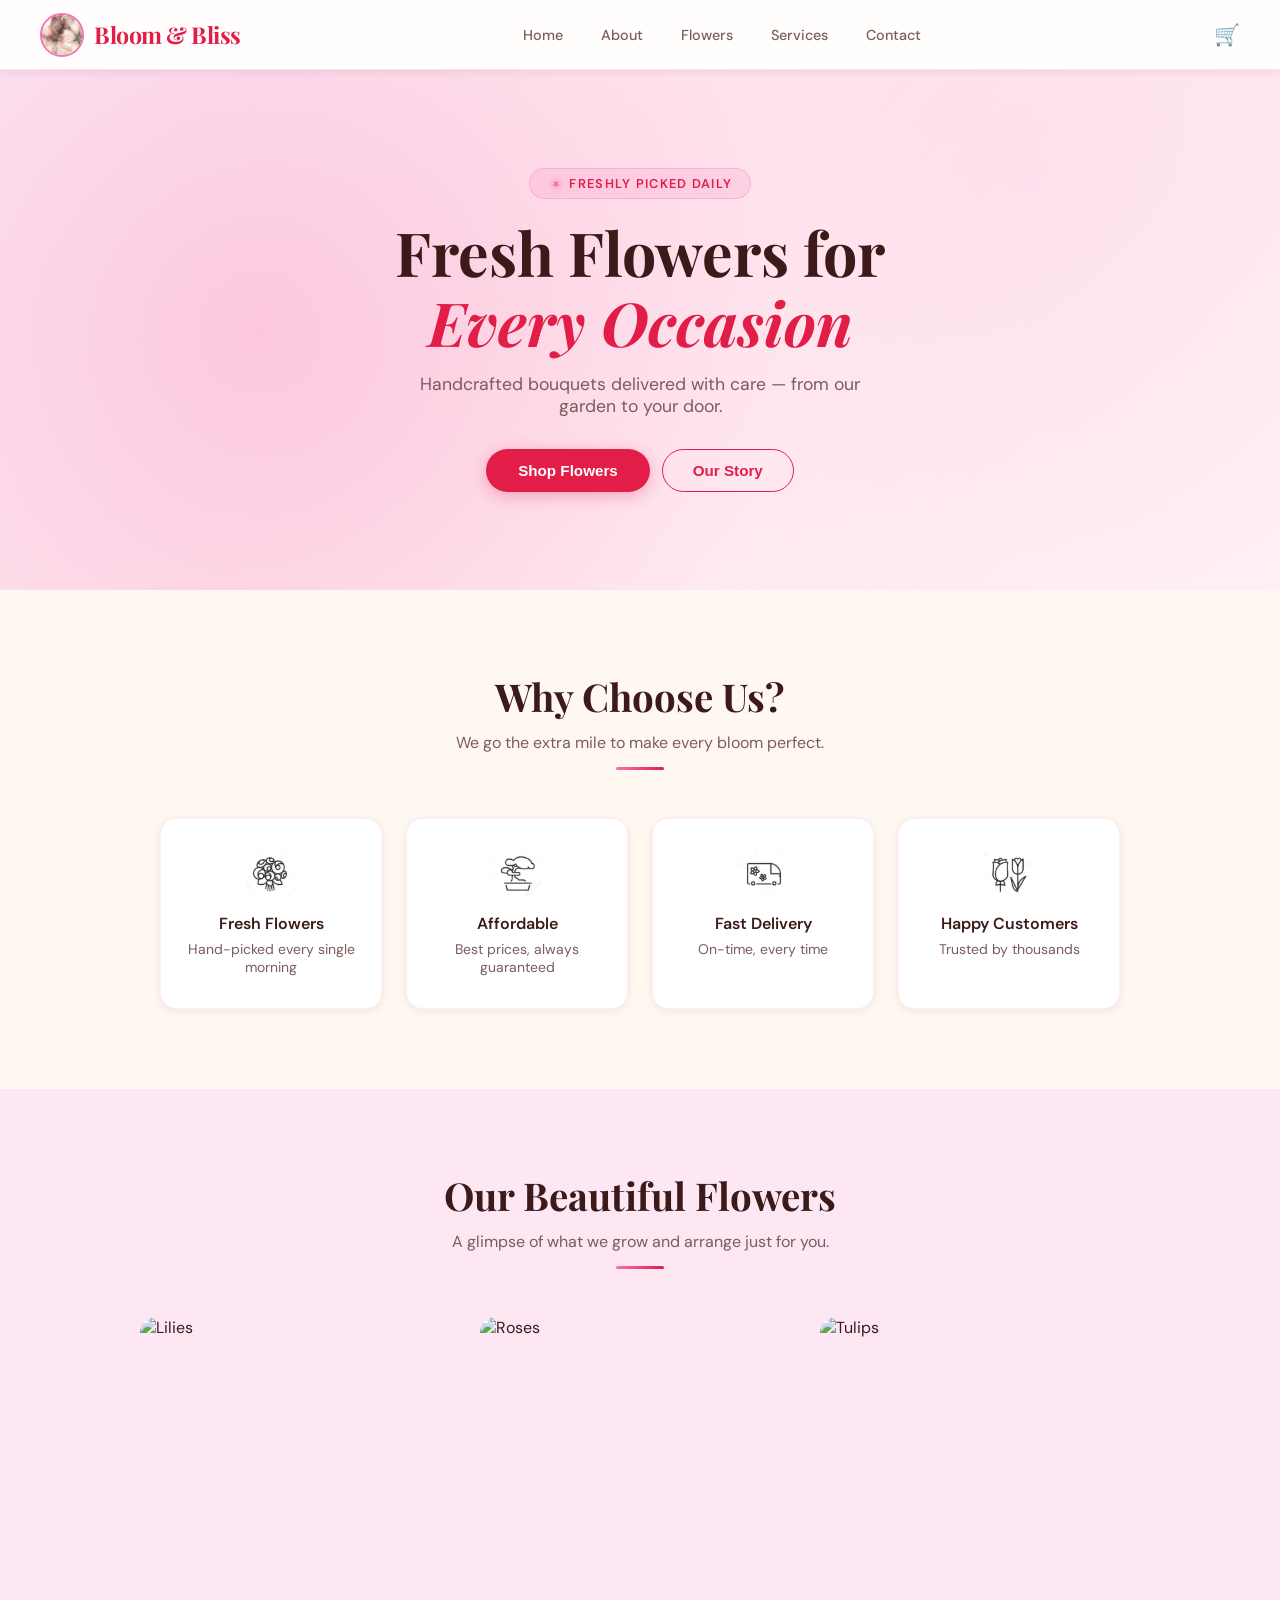
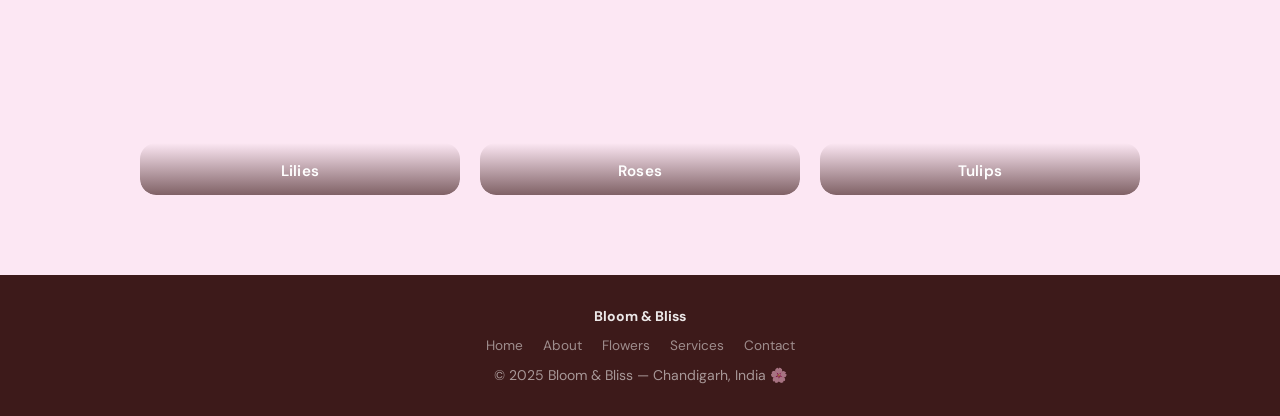
==== index.html @ 7e758d4f "First push" ====
<!DOCTYPE html>
<html lang="en">
<head>
    <meta charset="UTF-8">
    <meta name="viewport" content="width=device-width, initial-scale=1.0">
    <title>Bloom & Bliss — Fresh Flowers for Every Occasion</title>
    <link rel="stylesheet" href="style.css">
    <script src="script.js"></script>
</head>
<style>
    .fade-in { opacity: 1 !important; transform: none !important; }
</style>
<body>

<!-- ── NAVBAR ── -->
<header class="navbar">
    <div class="logo">
        <img src="logo.jpg" alt="Bloom & Bliss Logo">
        <h1>Bloom &amp; Bliss</h1>
    </div>
    <nav>
        <a href="index.html">Home</a>
        <a href="about.html">About</a>
        <a href="products.html">Flowers</a>
        <a href="services.html">Services</a>
        <a href="contact.html">Contact</a>
    </nav>
    <div style="display:flex;align-items:center;gap:8px">
        <div class="cart-icon" title="Cart">
        🛒
        <span class="cart-count">0</span>
        </div>
        <button class="hamburger" aria-label="Menu">
        <span></span><span></span><span></span>
        </button>
    </div>
    </header>

    <div class="mobile-menu">
    <a href="index.html">Home</a>
    <a href="about.html">About</a>
    <a href="products.html">Flowers</a>
    <a href="services.html">Services</a>
    <a href="contact.html">Contact</a>
    </div>

    <!-- ── HERO ── -->
    <div class="hero">
    <span class="hero-tag">🌸 Freshly Picked Daily</span>
    <h2>Fresh Flowers for<br><em>Every Occasion</em></h2>
    <p>Handcrafted bouquets delivered with care — from our garden to your door.</p>
    <div class="hero-cta">
        <a href="products.html"><button class="btn-primary">Shop Flowers</button></a>
        <a href="about.html"><button class="btn-outline">Our Story</button></a>
    </div>
    </div>

    <!-- ── WHY US ── -->
    <section class="why-section">
    <div class="section-head fade-in">
        <h2>Why Choose Us?</h2>
        <p>We go the extra mile to make every bloom perfect.</p>
        <span class="section-line"></span>
    </div>

    <div class="why-box">
        <div class="why-card fade-in">
        <img src="fresh.png" alt="Fresh Flowers">
        <h3>Fresh Flowers</h3>
        <p>Hand-picked every single morning</p>
        </div>
        <div class="why-card fade-in">
        <img src="price.png" alt="Affordable">
        <h3>Affordable</h3>
        <p>Best prices, always guaranteed</p>
        </div>
        <div class="why-card fade-in">
        <img src="delivery.png" alt="Fast Delivery">
        <h3>Fast Delivery</h3>
        <p>On-time, every time</p>
        </div>
        <div class="why-card fade-in">
        <img src="happy.png" alt="Happy Customers">
        <h3>Happy Customers</h3>
        <p>Trusted by thousands</p>
        </div>
    </div>
    </section>

    <!-- ── GALLERY ── -->
    <section class="gallery-section">
    <div class="section-head fade-in">
        <h2>Our Beautiful Flowers</h2>
        <p>A glimpse of what we grow and arrange just for you.</p>
        <span class="section-line"></span>
    </div>

    <div class="gallery-box">
        <div class="fade-in">
        <img src="https://images.pexels.com/photos/31368780/pexels-photo-31368780.jpeg" alt="Lilies">
        <div class="gallery-label">Lilies</div>
        </div>
        <div class="fade-in">
        <img src="https://images.pexels.com/photos/11626588/pexels-photo-11626588.jpeg" alt="Roses">
        <div class="gallery-label">Roses</div>
        </div>
        <div class="fade-in">
        <img src="https://images.pexels.com/photos/5507241/pexels-photo-5507241.jpeg" alt="Tulips">
        <div class="gallery-label">Tulips</div>
        </div>
    </div>
    </section>

    <!-- ── FOOTER ── -->
    <footer>
    <div class="footer-inner">
        <strong>Bloom &amp; Bliss</strong>
        <div class="footer-links">
        <a href="index.html">Home</a>
        <a href="about.html">About</a>
        <a href="products.html">Flowers</a>
        <a href="services.html">Services</a>
        <a href="contact.html">Contact</a>
        </div>
        <p>© 2025 Bloom &amp; Bliss — Chandigarh, India 🌸</p>
    </div>
    </footer>
</body>
</html>
---- style.css ----
/* ─── FONTS ─────────────────────────────────────────── */
@import url('https://fonts.googleapis.com/css2?family=Playfair+Display:ital,wght@0,400;0,700;1,400&family=DM+Sans:wght@300;400;500;600&display=swap');

/* ─── VARIABLES ─────────────────────────────────────── */
:root {
    --pink:       #f472b6;
    --rose:       #e11d48;
    --blush:      #fce7f3;
    --cream:      #fff8f0;
    --bark:       #3d1a1a;
    --muted:      #7c5c5c;
    --white:      #ffffff;
    --shadow-sm:  0 2px 8px rgba(61,26,26,.08);
    --shadow-md:  0 6px 24px rgba(61,26,26,.12);
    --shadow-lg:  0 16px 48px rgba(61,26,26,.16);
    --radius:     16px;
    --nav-h:      70px;
    --transition: .28s cubic-bezier(.4,0,.2,1);
}

/* ─── RESET ─────────────────────────────────────────── */
*, *::before, *::after { margin:0; padding:0; box-sizing:border-box; }

html { scroll-behavior: smooth; }

body {
    font-family: 'DM Sans', sans-serif;
    background: var(--cream);
    color: var(--bark);
    display: flex;
    flex-direction: column;
    min-height: 100vh;
    overflow-x: hidden;
}

img { display: block; max-width: 100%; }
a  { text-decoration: none; color: inherit; }

/* ─── SCROLLBAR ──────────────────────────────────────── */
::-webkit-scrollbar { width: 6px; }
::-webkit-scrollbar-track { background: var(--blush); }
::-webkit-scrollbar-thumb { background: var(--pink); border-radius: 3px; }

/* ─── NAVBAR ─────────────────────────────────────────── */
.navbar {
    position: sticky;
    top: 0;
    z-index: 100;
    height: var(--nav-h);
    display: flex;
    align-items: center;
    justify-content: space-between;
    padding: 0 40px;
    background: rgba(255,255,255,.85);
    backdrop-filter: blur(16px);
    border-bottom: 1px solid rgba(244,114,182,.2);
    box-shadow: var(--shadow-sm);
    transition: background var(--transition);
}

.navbar.scrolled {
    background: rgba(255,255,255,.97);
}

.logo {
    display: flex;
    align-items: center;
    gap: 10px;
    cursor: pointer;
}

.logo img {
    width: 44px;
    height: 44px;
    border-radius: 50%;
    object-fit: cover;
    border: 2px solid var(--pink);
}

.logo h1 {
    font-family: 'Playfair Display', serif;
    font-size: 1.45rem;
    color: var(--rose);
    letter-spacing: -.02em;
}

nav {
    display: flex;
    align-items: center;
    gap: 6px;
}

nav a {
    font-size: .9rem;
    font-weight: 500;
    color: var(--muted);
    padding: 7px 16px;
    border-radius: 30px;
    transition: background var(--transition), color var(--transition);
}

nav a:hover,
nav a.active {
    background: var(--blush);
    color: var(--rose);
}

/* hamburger */
.hamburger {
    display: none;
    flex-direction: column;
    gap: 5px;
    cursor: pointer;
    padding: 6px;
    background: none;
    border: none;
}
.hamburger span {
    display: block;
    width: 24px;
    height: 2px;
    background: var(--bark);
    border-radius: 2px;
    transition: var(--transition);
}
.hamburger.open span:nth-child(1) { transform: translateY(7px) rotate(45deg); }
.hamburger.open span:nth-child(2) { opacity: 0; }
.hamburger.open span:nth-child(3) { transform: translateY(-7px) rotate(-45deg); }

.mobile-menu {
    display: none;
    position: fixed;
    top: var(--nav-h);
    left: 0; right: 0;
    background: white;
    padding: 20px;
    border-bottom: 1px solid var(--blush);
    box-shadow: var(--shadow-md);
    z-index: 99;
    flex-direction: column;
    gap: 4px;
}
.mobile-menu.open { display: flex; }
.mobile-menu a {
  padding: 12px 20px;
  border-radius: 12px;
  font-weight: 500;
  color: var(--muted);
  transition: background var(--transition), color var(--transition);
}
.mobile-menu a:hover { background: var(--blush); color: var(--rose); }

/* ─── HERO ───────────────────────────────────────────── */
.hero {
  position: relative;
  min-height: 520px;
  display: flex;
  flex-direction: column;
  align-items: center;
  justify-content: center;
  text-align: center;
  padding: 80px 24px;
  overflow: hidden;
  background: linear-gradient(135deg, #fce7f3 0%, #ffe4ec 40%, #fff0f5 100%);
}

.hero::before {
  content: '';
  position: absolute;
  inset: 0;
  background:
    radial-gradient(circle at 20% 50%, rgba(244,114,182,.25) 0%, transparent 50%),
    radial-gradient(circle at 80% 20%, rgba(251,207,232,.3) 0%, transparent 45%);
  pointer-events: none;
}

/* floating petals */
.petal {
  position: absolute;
  width: 14px;
  height: 14px;
  border-radius: 50% 0;
  opacity: .45;
  animation: fall linear infinite;
}

@keyframes fall {
  0%   { transform: translateY(-40px) rotate(0deg); opacity: .5; }
  100% { transform: translateY(110vh) rotate(360deg); opacity: 0; }
}

.hero-tag {
  display: inline-block;
  background: rgba(244,114,182,.15);
  color: var(--rose);
  font-size: .8rem;
  font-weight: 600;
  letter-spacing: .1em;
  text-transform: uppercase;
  padding: 6px 18px;
  border-radius: 30px;
  border: 1px solid rgba(244,114,182,.3);
  margin-bottom: 18px;
  animation: fadeUp .6s ease both;
}

.hero h2 {
  font-family: 'Playfair Display', serif;
  font-size: clamp(2.2rem, 5vw, 3.8rem);
  line-height: 1.15;
  color: var(--bark);
  margin-bottom: 16px;
  animation: fadeUp .7s ease .1s both;
}

.hero h2 em {
  color: var(--rose);
  font-style: italic;
}

.hero p {
  font-size: 1.1rem;
  color: var(--muted);
  max-width: 480px;
  margin: 0 auto 32px;
  animation: fadeUp .7s ease .2s both;
}

.hero-cta {
  display: flex;
  gap: 12px;
  flex-wrap: wrap;
  justify-content: center;
  animation: fadeUp .7s ease .3s both;
}

.btn-primary {
  background: var(--rose);
  color: white;
  padding: 13px 32px;
  border-radius: 30px;
  font-weight: 600;
  font-size: .95rem;
  border: none;
  cursor: pointer;
  transition: transform var(--transition), box-shadow var(--transition);
  box-shadow: 0 4px 16px rgba(225,29,72,.3);
}
.btn-primary:hover {
  transform: translateY(-3px);
  box-shadow: 0 8px 24px rgba(225,29,72,.4);
}

.btn-outline {
  background: transparent;
  color: var(--rose);
  padding: 12px 30px;
  border-radius: 30px;
  font-weight: 600;
  font-size: .95rem;
  border: 1.5px solid var(--rose);
  cursor: pointer;
  transition: background var(--transition), color var(--transition);
}
.btn-outline:hover {
  background: var(--rose);
  color: white;
}

/* ─── SECTION HEADINGS ───────────────────────────────── */
.section-head {
  text-align: center;
  margin-bottom: 48px;
}
.section-head h2 {
  font-family: 'Playfair Display', serif;
  font-size: clamp(1.8rem, 3vw, 2.6rem);
  color: var(--bark);
  margin-bottom: 10px;
}
.section-head p {
  color: var(--muted);
  font-size: 1rem;
  max-width: 500px;
  margin: 0 auto;
}
.section-line {
  display: block;
  width: 48px;
  height: 3px;
  background: linear-gradient(90deg, var(--pink), var(--rose));
  border-radius: 2px;
  margin: 14px auto 0;
}

/* ─── WHY CARDS ──────────────────────────────────────── */
.why-section { padding: 80px 40px; }

.why-box {
  display: grid;
  grid-template-columns: repeat(auto-fit, minmax(200px, 1fr));
  gap: 24px;
  max-width: 960px;
  margin: 0 auto;
}

.why-card {
  background: white;
  padding: 32px 24px;
  border-radius: var(--radius);
  text-align: center;
  box-shadow: var(--shadow-sm);
  border: 1px solid rgba(244,114,182,.12);
  transition: transform var(--transition), box-shadow var(--transition);
}

.why-card:hover {
  transform: translateY(-8px);
  box-shadow: var(--shadow-md);
}

.why-card img { width: 52px; margin: 0 auto 16px; }
.why-card h3 { font-size: 1rem; font-weight: 600; margin-bottom: 6px; }
.why-card p  { font-size: .875rem; color: var(--muted); }

/* ─── GALLERY ────────────────────────────────────────── */
.gallery-section { padding: 80px 40px; background: var(--blush); }

.gallery-box {
  display: grid;
  grid-template-columns: repeat(auto-fit, minmax(220px, 1fr));
  gap: 20px;
  max-width: 1000px;
  margin: 0 auto;
}

.gallery-box div {
  position: relative;
  overflow: hidden;
  border-radius: var(--radius);
  cursor: pointer;
}

.gallery-box img {
  width: 100%;
  aspect-ratio: 3 / 4;
  object-fit: cover;
  transition: transform .5s ease;
}

.gallery-box div:hover img { transform: scale(1.07); }

.gallery-label {
  position: absolute;
  bottom: 0; left: 0; right: 0;
  padding: 18px 16px 14px;
  background: linear-gradient(transparent, rgba(61,26,26,.65));
  color: white;
  font-weight: 600;
  font-size: .95rem;
  letter-spacing: .02em;
  text-align: center;
}

/* ─── PRODUCTS ───────────────────────────────────────── */
.products-section { padding: 80px 40px; }

.products-grid {
  display: grid;
  grid-template-columns: repeat(auto-fill, minmax(240px, 1fr));
  gap: 28px;
  max-width: 1100px;
  margin: 0 auto;
}

.card {
  background: white;
  border-radius: var(--radius);
  overflow: hidden;
  box-shadow: var(--shadow-sm);
  border: 1px solid rgba(244,114,182,.1);
  transition: transform var(--transition), box-shadow var(--transition);
  position: relative;
}

.card:hover {
  transform: translateY(-6px);
  box-shadow: var(--shadow-md);
}

.card-badge {
  position: absolute;
  top: 12px;
  left: 12px;
  background: var(--rose);
  color: white;
  font-size: .7rem;
  font-weight: 700;
  text-transform: uppercase;
  letter-spacing: .06em;
  padding: 4px 10px;
  border-radius: 20px;
}

.card img {
  width: 100%;
  aspect-ratio: 1 / 1;
  object-fit: cover;
  transition: transform .5s ease;
}
.card:hover img { transform: scale(1.05); }

.card-body {
  padding: 18px 20px;
  display: flex;
  align-items: center;
  justify-content: space-between;
}

.card-body h3 { font-size: .95rem; font-weight: 600; }
.card-body .price { 
  font-family: 'Playfair Display', serif;
  font-size: 1.05rem;
  color: var(--rose);
  font-weight: 700;
}

.card-footer {
  padding: 0 20px 18px;
  display: flex;
  gap: 10px;
}

.btn-add {
  flex: 1;
  background: var(--rose);
  color: white;
  border: none;
  padding: 9px 0;
  border-radius: 10px;
  font-size: .875rem;
  font-weight: 600;
  cursor: pointer;
  transition: opacity var(--transition);
}
.btn-add:hover { opacity: .88; }

.btn-wish {
  width: 38px;
  height: 38px;
  border-radius: 10px;
  border: 1.5px solid #f3d0da;
  background: none;
  cursor: pointer;
  display: flex;
  align-items: center;
  justify-content: center;
  font-size: 1.05rem;
  transition: background var(--transition), border-color var(--transition);
}
.btn-wish:hover, .btn-wish.active {
  background: #fff0f4;
  border-color: var(--rose);
}

/* cart toast */
.cart-toast {
  position: fixed;
  bottom: 30px;
  right: 30px;
  background: var(--bark);
  color: white;
  padding: 14px 24px;
  border-radius: 12px;
  font-size: .9rem;
  font-weight: 500;
  box-shadow: var(--shadow-lg);
  transform: translateY(80px);
  opacity: 0;
  transition: all .35s cubic-bezier(.34,1.56,.64,1);
  z-index: 999;
}
.cart-toast.show {
  transform: translateY(0);
  opacity: 1;
}

/* cart icon in navbar */
.cart-icon {
  position: relative;
  cursor: pointer;
  font-size: 1.3rem;
  margin-left: 10px;
  transition: transform var(--transition);
}
.cart-icon:hover { transform: scale(1.15); }

.cart-count {
  position: absolute;
  top: -6px;
  right: -8px;
  background: var(--rose);
  color: white;
  width: 18px;
  height: 18px;
  border-radius: 50%;
  font-size: .65rem;
  font-weight: 700;
  display: flex;
  align-items: center;
  justify-content: center;
  display: none;
}
.cart-count.visible { display: flex; }

/* ─── ABOUT ──────────────────────────────────────────── */
.about-section { padding: 80px 40px; }

.about-intro {
  max-width: 680px;
  margin: 0 auto 56px;
  text-align: center;
  color: var(--muted);
  font-size: 1.05rem;
  line-height: 1.75;
}

.about-main {
  display: grid;
  grid-template-columns: repeat(auto-fit, minmax(220px, 1fr));
  gap: 20px;
  max-width: 900px;
  margin: 0 auto 48px;
}

.about-main > div {
  overflow: hidden;
  border-radius: var(--radius);
  position: relative;
  cursor: pointer;
}

.about-main img {
  width: 100%;
  aspect-ratio: 3 / 4;
  object-fit: cover;
  transition: transform .5s ease;
}
.about-main > div:hover img { transform: scale(1.06); }

.about-main .gallery-label {
  position: absolute;
  bottom: 0; left: 0; right: 0;
}

.about-side-text {
  text-align: center;
  color: var(--muted);
  max-width: 600px;
  margin: 0 auto 48px;
  line-height: 1.7;
}

.about-boxes {
  display: grid;
  grid-template-columns: repeat(auto-fit, minmax(220px, 1fr));
  gap: 24px;
  max-width: 900px;
  margin: 0 auto;
}

.about-card {
  background: white;
  padding: 28px 24px;
  border-radius: var(--radius);
  box-shadow: var(--shadow-sm);
  border: 1px solid rgba(244,114,182,.12);
  font-size: .95rem;
  line-height: 1.65;
  color: var(--muted);
}
.about-card strong { display: block; color: var(--bark); font-size: 1rem; margin-bottom: 6px; }

/* ─── SERVICES ───────────────────────────────────────── */
.services-section { padding: 80px 40px; background: var(--blush); }

.services-text {
  text-align: center;
  color: var(--muted);
  max-width: 520px;
  margin: -24px auto 48px;
}

.services-boxes {
  display: grid;
  grid-template-columns: repeat(auto-fill, minmax(240px, 1fr));
  gap: 24px;
  max-width: 1100px;
  margin: 0 auto;
}

.service-card {
  background: white;
  padding: 28px 24px;
  border-radius: var(--radius);
  box-shadow: var(--shadow-sm);
  border: 1px solid rgba(244,114,182,.1);
  transition: transform var(--transition), box-shadow var(--transition);
  text-align: center;
}
.service-card:hover {
  transform: translateY(-6px);
  box-shadow: var(--shadow-md);
}

.service-icon {
  font-size: 2.2rem;
  margin-bottom: 12px;
  display: block;
}

.service-card h3 { font-size: 1rem; font-weight: 600; margin-bottom: 8px; }
.service-card p  { font-size: .875rem; color: var(--muted); line-height: 1.6; }

/* ─── CONTACT ────────────────────────────────────────── */
.contact-main {
  flex: 1;
  padding: 80px 40px;
  text-align: center;
}

.contact-subtext {
  color: var(--muted);
  max-width: 480px;
  margin: 12px auto 40px;
  font-size: 1.05rem;
}

.contact-form-modern {
  background: white;
  max-width: 600px;
  margin: 0 auto;
  padding: 40px;
  border-radius: 24px;
  box-shadow: var(--shadow-md);
  text-align: left;
}

.form-row {
  display: grid;
  grid-template-columns: 1fr 1fr;
  gap: 16px;
}

.form-group {
  margin-bottom: 20px;
}

.form-group label {
  display: block;
  font-size: .8rem;
  font-weight: 600;
  color: var(--bark);
  text-transform: uppercase;
  letter-spacing: .06em;
  margin-bottom: 8px;
}

.contact-form-modern input,
.contact-form-modern textarea,
.contact-form-modern select {
  width: 100%;
  padding: 12px 16px;
  border: 1.5px solid #f0d5e0;
  border-radius: 12px;
  font-family: 'DM Sans', sans-serif;
  font-size: .95rem;
  color: var(--bark);
  background: #fdfafa;
  outline: none;
  transition: border-color var(--transition), box-shadow var(--transition);
  resize: vertical;
}

.contact-form-modern input:focus,
.contact-form-modern textarea:focus {
  border-color: var(--pink);
  box-shadow: 0 0 0 4px rgba(244,114,182,.12);
  background: white;
}

.contact-form-modern textarea { min-height: 130px; }

.contact-form-modern button {
  width: 100%;
  background: var(--rose);
  color: white;
  border: none;
  padding: 14px;
  border-radius: 14px;
  font-family: 'DM Sans', sans-serif;
  font-size: 1rem;
  font-weight: 600;
  cursor: pointer;
  transition: opacity var(--transition), transform var(--transition);
}
.contact-form-modern button:hover {
  opacity: .9;
  transform: translateY(-2px);
}

.form-success {
  display: none;
  text-align: center;
  padding: 24px;
  color: #16a34a;
  font-weight: 600;
  font-size: 1.05rem;
}
.form-success span { font-size: 2rem; display: block; margin-bottom: 8px; }

.contact-info-strip {
  display: grid;
  grid-template-columns: repeat(auto-fit, minmax(220px, 1fr));
  background: white;
  padding: 56px 40px;
  gap: 24px;
}

.info-card {
  text-align: center;
  padding: 28px 20px;
  border-radius: var(--radius);
  background: var(--blush);
  border: 1px solid rgba(244,114,182,.15);
}
.info-card > span { font-size: 2rem; display: block; margin-bottom: 12px; }
.info-card h3 { font-size: 1rem; font-weight: 700; margin-bottom: 8px; }
.info-card p { font-size: .875rem; color: var(--muted); line-height: 1.65; }

/* ─── FOOTER ─────────────────────────────────────────── */
footer {
  background: var(--bark);
  color: rgba(255,255,255,.55);
  padding: 32px 40px;
  text-align: center;
  margin-top: auto;
  font-size: .875rem;
}

footer strong { color: rgba(255,255,255,.9); }

.footer-inner {
  display: flex;
  flex-direction: column;
  align-items: center;
  gap: 12px;
}

.footer-links {
  display: flex;
  gap: 20px;
  flex-wrap: wrap;
  justify-content: center;
}

.footer-links a {
  color: rgba(255,255,255,.5);
  transition: color var(--transition);
  font-size: .85rem;
}
.footer-links a:hover { color: var(--pink); }

/* ─── ANIMATIONS ─────────────────────────────────────── */
@keyframes fadeUp {
  from { opacity: 0; transform: translateY(22px); }
  to   { opacity: 1; transform: translateY(0); }
}

.fade-in {
  opacity: 0;
  transform: translateY(28px);
  transition: opacity .6s ease, transform .6s ease;
}
.fade-in.visible {
  opacity: 1;
  transform: translateY(0);
}

/* ─── RESPONSIVE ─────────────────────────────────────── */
@media (max-width: 768px) {
  .navbar { padding: 0 20px; }
  nav { display: none; }
  .hamburger { display: flex; }

  .why-section,
  .gallery-section,
  .products-section,
  .about-section,
  .services-section,
  .contact-main,
  .contact-info-strip { padding: 56px 20px; }

  .contact-form-modern { padding: 28px 20px; }
  .form-row { grid-template-columns: 1fr; }

  .hero { min-height: 400px; padding: 60px 20px; }

  footer { padding: 24px 20px; }
}

@media (max-width: 480px) {
  .hero-cta { flex-direction: column; align-items: center; }
  .btn-primary, .btn-outline { width: 80%; }
}
/* ─── CART DRAWER ─────────────────────────────────── */
#cart-overlay {
  display: none;
  position: fixed;
  inset: 0;
  background: rgba(0,0,0,0.45);
  z-index: 200;
}
#cart-overlay.active { display: block; }

#cart-drawer {
  position: fixed;
  top: 0;
  right: -420px;
  width: 380px;
  max-width: 100vw;
  height: 100vh;
  background: white;
  z-index: 201;
  display: flex;
  flex-direction: column;
  box-shadow: -4px 0 32px rgba(0,0,0,0.15);
  transition: right 0.35s cubic-bezier(.4,0,.2,1);
}
#cart-drawer.active { right: 0; }

.cart-header {
  display: flex;
  align-items: center;
  justify-content: space-between;
  padding: 20px 24px;
  border-bottom: 1px solid #fce7f3;
  background: #fff8f0;
}
.cart-header h2 { font-size: 1.1rem; font-weight: 700; color: #3d1a1a; }

#cart-close {
  background: none;
  border: none;
  font-size: 1.2rem;
  cursor: pointer;
  color: #7c5c5c;
  padding: 4px 8px;
  border-radius: 8px;
  transition: background 0.2s;
}
#cart-close:hover { background: #fce7f3; }

.cart-body {
  flex: 1;
  overflow-y: auto;
  padding: 16px 24px;
}

.cart-empty {
  text-align: center;
  color: #7c5c5c;
  padding: 40px 0;
  font-size: 1rem;
}

.cart-item {
  padding: 14px 0;
  border-bottom: 1px solid #fce7f3;
}
.cart-item:last-child { border-bottom: none; }

.cart-item-name {
  font-weight: 600;
  font-size: 0.95rem;
  color: #3d1a1a;
  margin-bottom: 8px;
}

.cart-item-row {
  display: flex;
  align-items: center;
  gap: 12px;
}

.cart-qty-controls {
  display: flex;
  align-items: center;
  gap: 8px;
  background: #fff0f4;
  border-radius: 8px;
  padding: 4px 8px;
}

.qty-btn {
  background: none;
  border: none;
  font-size: 1.1rem;
  cursor: pointer;
  color: #e11d48;
  font-weight: 700;
  width: 24px;
  height: 24px;
  display: flex;
  align-items: center;
  justify-content: center;
  border-radius: 4px;
  transition: background 0.2s;
}
.qty-btn:hover { background: #fce7f3; }

.qty-num {
  min-width: 20px;
  text-align: center;
  font-weight: 600;
  font-size: 0.9rem;
  color: #3d1a1a;
}

.cart-item-price {
  font-weight: 700;
  color: #e11d48;
  font-size: 0.95rem;
  margin-left: auto;
}

.cart-remove {
  background: none;
  border: none;
  cursor: pointer;
  font-size: 1rem;
  opacity: 0.5;
  transition: opacity 0.2s;
  padding: 4px;
}
.cart-remove:hover { opacity: 1; }

.cart-footer {
  padding: 16px 24px 24px;
  border-top: 1px solid #fce7f3;
  background: #fff8f0;
}

.cart-total {
  font-size: 1.05rem;
  font-weight: 600;
  color: #3d1a1a;
  margin-bottom: 14px;
  text-align: right;
}

#cart-total-amount {
  color: #e11d48;
  font-size: 1.15rem;
}

.cart-checkout-btn {
  width: 100%;
  background: #e11d48;
  color: white;
  border: none;
  padding: 14px;
  border-radius: 12px;
  font-size: 1rem;
  font-weight: 600;
  cursor: pointer;
  transition: opacity 0.2s, transform 0.2s;
}
.cart-checkout-btn:hover {
  opacity: 0.9;
  transform: translateY(-2px);
}

/* toast (already in CSS but ensure it's here) */
.cart-toast {
  position: fixed;
  bottom: 30px;
  left: 50%;
  transform: translateX(-50%) translateY(80px);
  background: #3d1a1a;
  color: white;
  padding: 12px 24px;
  border-radius: 30px;
  font-size: 0.9rem;
  font-weight: 500;
  box-shadow: 0 8px 24px rgba(0,0,0,0.2);
  opacity: 0;
  transition: all 0.35s cubic-bezier(.34,1.56,.64,1);
  z-index: 999;
  white-space: nowrap;
}
.cart-toast.show {
  transform: translateX(-50%) translateY(0);
  opacity: 1;
}
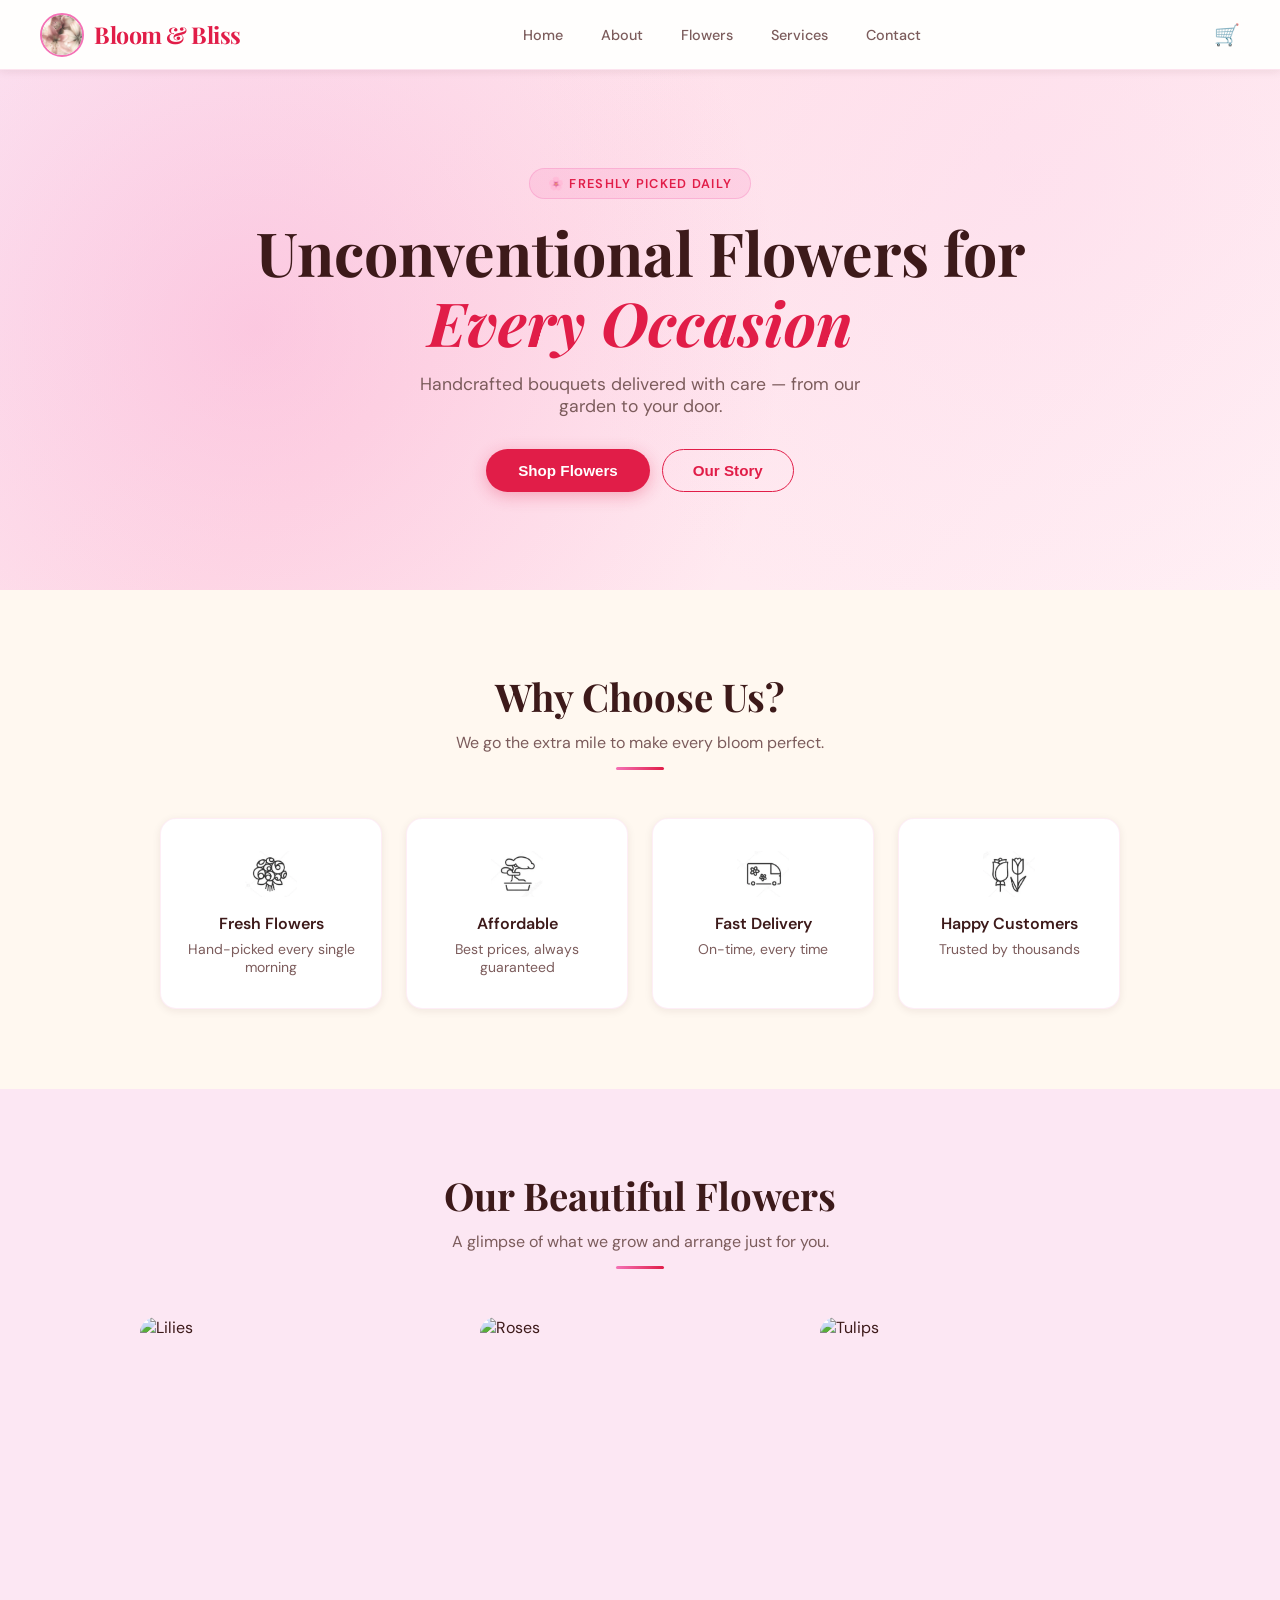
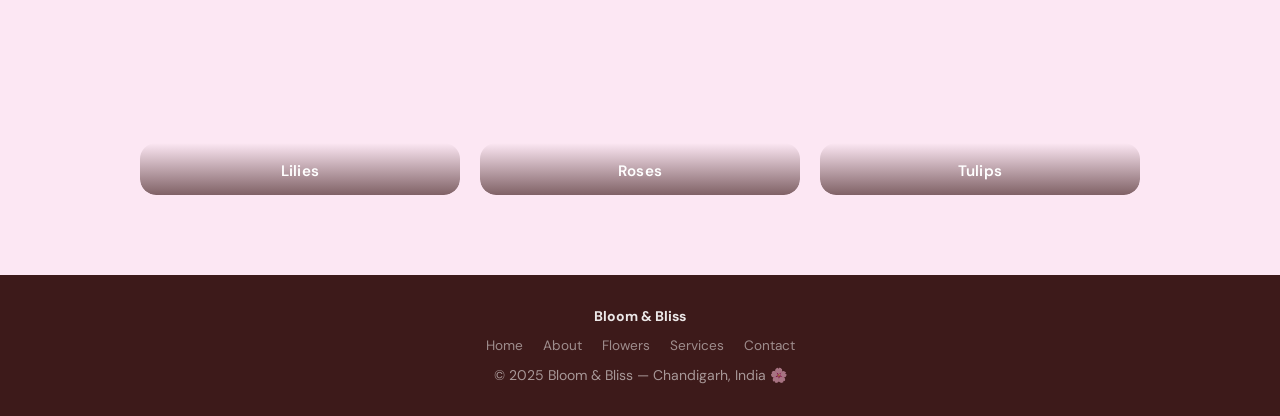
==== commit 31a63630: "Mesage changed" ====
--- a/index.html
+++ b/index.html
@@ -47,7 +47,7 @@
     <!-- ── HERO ── -->
     <div class="hero">
     <span class="hero-tag">🌸 Freshly Picked Daily</span>
-    <h2>Fresh Flowers for<br><em>Every Occasion</em></h2>
+    <h2>Unconventional Flowers for<br><em>Every Occasion</em></h2>
     <p>Handcrafted bouquets delivered with care — from our garden to your door.</p>
     <div class="hero-cta">
         <a href="products.html"><button class="btn-primary">Shop Flowers</button></a>
